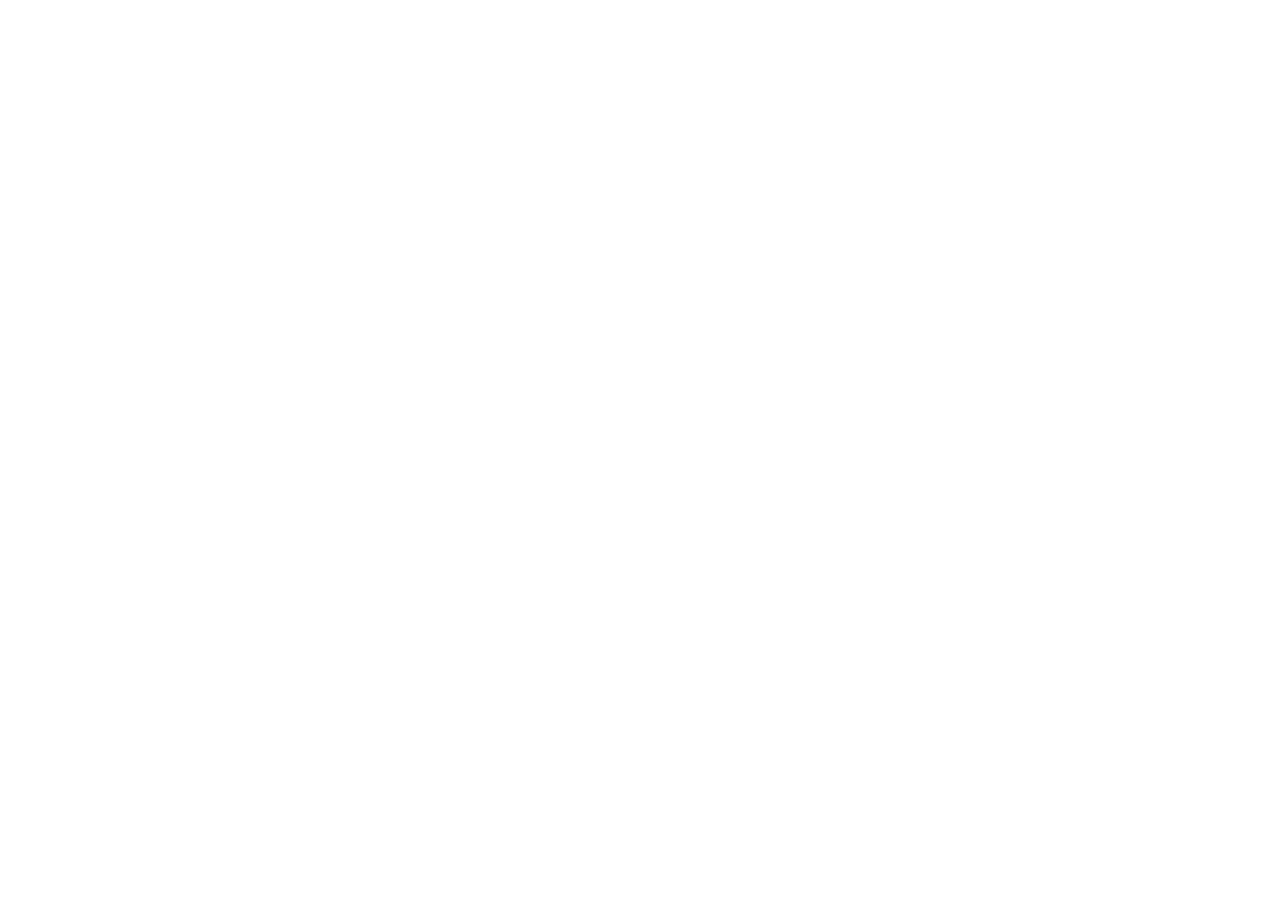
==== index.html @ 3e6af44a "初始化项目" ====
<!DOCTYPE html>
<html lang="en">
<head>
    <meta charset="UTF-8">
    <meta http-equiv="X-UA-Compatible" content="IE=edge">
    <meta name="viewport" content="width=device-width, initial-scale=1.0">
    <title>Document</title>
</head>
<body>
    
</body>
</html>
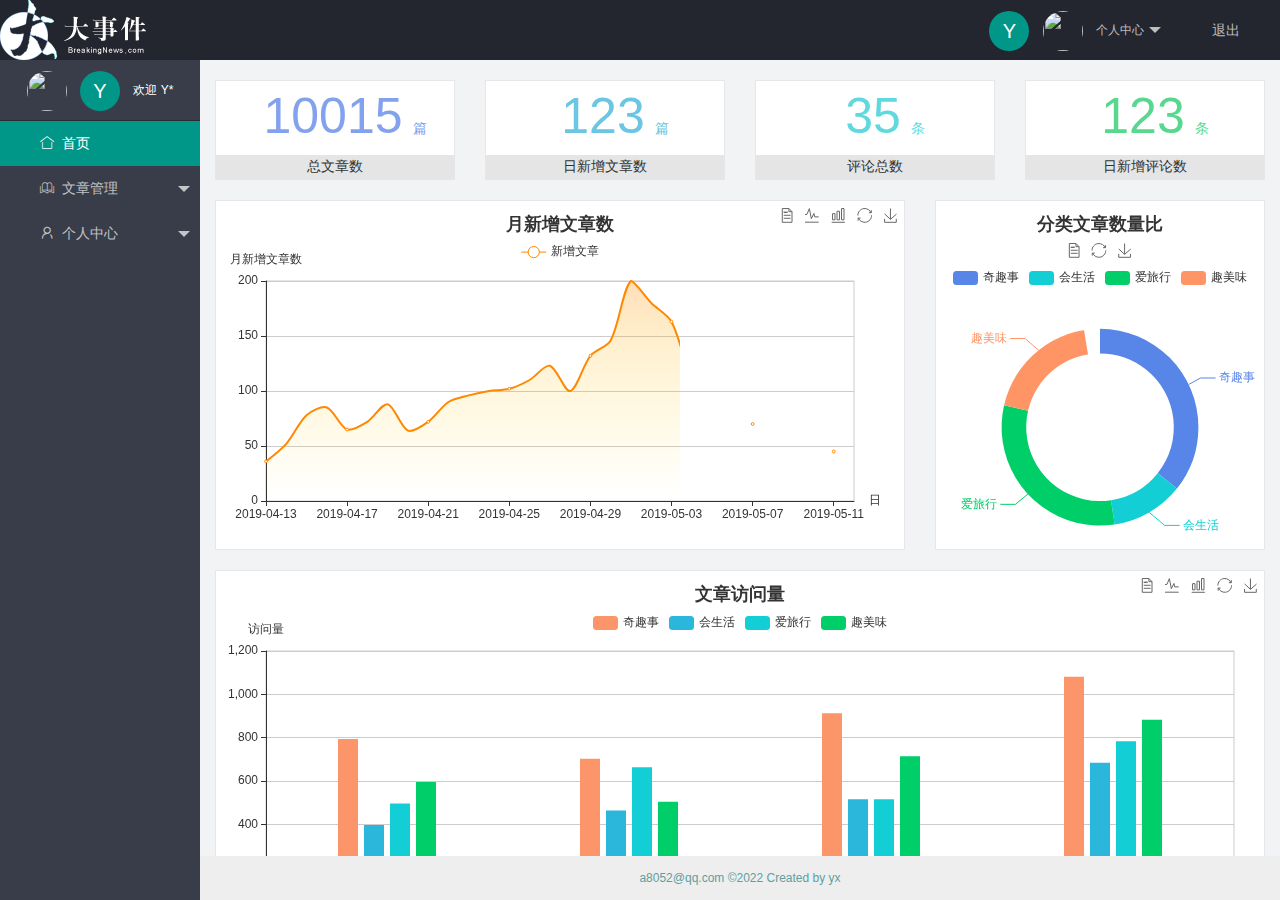
==== commit 1ca9b177: "完成了首页功能开发" ====
--- a/index.html
+++ b/index.html
@@ -4,9 +4,85 @@
     <meta charset="UTF-8">
     <meta http-equiv="X-UA-Compatible" content="IE=edge">
     <meta name="viewport" content="width=device-width, initial-scale=1.0">
-    <title>Document</title>
+    <title>后台管理</title>
+    <link rel="stylesheet" href="./assets/lib/layui/css/layui.css">
+    <link rel="stylesheet" href="./assets/css/index.css">
 </head>
 <body>
+    <div class="layui-layout layui-layout-admin">
+        <div class="layui-header">
+          <img src="./assets/images/logo.png" alt="">
+          <!-- 头部区域（可配合layui 已有的水平导航） -->
+          <ul class="layui-nav layui-layout-right">
+            <li class="layui-nav-item layui-hide layui-show-md-inline-block">
+              <a href="javascript:;" class="userinfo">
+                <span class="text-avator">Y</span>
+                <img src="//tva1.sinaimg.cn/crop.0.0.118.118.180/5db11ff4gw1e77d3nqrv8j203b03cweg.jpg" class="layui-nav-img">
+                个人中心
+              </a>
+              <dl class="layui-nav-child">
+                <dd><a href="">基本头像</a></dd>
+                <dd><a href="">更换头像</a></dd>
+                <dd><a href="">重置密码</a></dd>
+              </dl>
+            </li>
+            <li class="layui-nav-item" lay-header-event="menuRight" lay-unselect>
+              <a href="javascript:;" id="btnLogout">
+                <i class="layui-icon layu   i-icon-more-vertical"></i>退出
+              </a>
+            </li>
+          </ul>
+        </div>
+        
+        <div class="layui-side layui-bg-black">
+          <div class="layui-side-scroll">
+            <!-- 左侧导航区域（可配合layui已有的垂直导航） -->
+            <ul class="layui-nav layui-nav-tree" lay-shrink="all">
+                <div class="userinfo">
+                    <img src="//tva1.sinaimg.cn/crop.0.0.118.118.180/5db11ff4gw1e77d3nqrv8j203b03cweg.jpg" class="layui-nav-img">
+                    <span class="text-avator">Y</span>
+                    <span id="welcome">欢迎 Y*</span>
+                </div>
+                <li class="layui-nav-item layui-this"><a href="/home/dashboard.html" target="fm"><i class="layui-icon layui-icon-home"></i>首页</a></li>
     
+                <li class="layui-nav-item">
+                <a class="" href="javascript:;"><i class="layui-icon layui-icon-read"></i>文章管理</a>
+                <dl class="layui-nav-child">
+                  <dd><a href="javascript:;"><i class="layui-icon layui-icon-app"></i>文章分类</a></dd>
+                  <dd><a href="javascript:;"><i class="layui-icon layui-icon-app"></i>文章列表</a></dd>
+                  <dd><a href="javascript:;"><i class="layui-icon layui-icon-app"></i>文章发布</a></dd>
+                </dl>
+              </li>
+              <li class="layui-nav-item">
+                <a href="javascript:;"><i class="layui-icon layui-icon-username"></i>个人中心</a>
+                <dl class="layui-nav-child">
+                  <dd><a href="javascript:;"><i class="layui-icon layui-icon-app"></i>基本资料</a></dd>
+                  <dd><a href="javascript:;"><i class="layui-icon layui-icon-app"></i>更换头像</a></dd>
+                  <dd><a href=""><i class="layui-icon layui-icon-app"></i>重置密码</a></dd>
+                </dl>
+              </li>
+      
+            </ul>
+          </div>
+        </div>
+        
+        <div class="layui-body">
+          <!-- 内容主体区域 -->
+          <iframe src="/home/dashboard.html" name="fm" frameborder="0"></iframe>
+        </div>
+        
+        <div class="layui-footer">
+          <!-- 底部固定区域 -->
+          a8052@qq.com ©2022 Created by yx
+        </div>
+      </div>
+      
+ 
+
+
+    <script src="./assets/lib/layui/layui.all.js"></script>
+    <script src="./assets/lib/jquery.js"></script>
+    <script src="./assets/js/baseAPI.js"></script>
+    <script src="./assets/js/index.js"></script>
 </body>
 </html>--- a/assets/lib/layui/css/layui.css
+++ b/assets/lib/layui/css/layui.css
@@ -0,0 +1,2 @@
+/** layui-v2.5.5 MIT License By https://www.layui.com */
+ .layui-inline,img{display:inline-block;vertical-align:middle}h1,h2,h3,h4,h5,h6{font-weight:400}.layui-edge,.layui-header,.layui-inline,.layui-main{position:relative}.layui-body,.layui-edge,.layui-elip{overflow:hidden}.layui-btn,.layui-edge,.layui-inline,img{vertical-align:middle}.layui-btn,.layui-disabled,.layui-icon,.layui-unselect{-moz-user-select:none;-webkit-user-select:none;-ms-user-select:none}.layui-elip,.layui-form-checkbox span,.layui-form-pane .layui-form-label{text-overflow:ellipsis;white-space:nowrap}.layui-breadcrumb,.layui-tree-btnGroup{visibility:hidden}blockquote,body,button,dd,div,dl,dt,form,h1,h2,h3,h4,h5,h6,input,li,ol,p,pre,td,textarea,th,ul{margin:0;padding:0;-webkit-tap-highlight-color:rgba(0,0,0,0)}a:active,a:hover{outline:0}img{border:none}li{list-style:none}table{border-collapse:collapse;border-spacing:0}h4,h5,h6{font-size:100%}button,input,optgroup,option,select,textarea{font-family:inherit;font-size:inherit;font-style:inherit;font-weight:inherit;outline:0}pre{white-space:pre-wrap;white-space:-moz-pre-wrap;white-space:-pre-wrap;white-space:-o-pre-wrap;word-wrap:break-word}body{line-height:24px;font:14px Helvetica Neue,Helvetica,PingFang SC,Tahoma,Arial,sans-serif}hr{height:1px;margin:10px 0;border:0;clear:both}a{color:#333;text-decoration:none}a:hover{color:#777}a cite{font-style:normal;*cursor:pointer}.layui-border-box,.layui-border-box *{box-sizing:border-box}.layui-box,.layui-box *{box-sizing:content-box}.layui-clear{clear:both;*zoom:1}.layui-clear:after{content:'\20';clear:both;*zoom:1;display:block;height:0}.layui-inline{*display:inline;*zoom:1}.layui-edge{display:inline-block;width:0;height:0;border-width:6px;border-style:dashed;border-color:transparent}.layui-edge-top{top:-4px;border-bottom-color:#999;border-bottom-style:solid}.layui-edge-right{border-left-color:#999;border-left-style:solid}.layui-edge-bottom{top:2px;border-top-color:#999;border-top-style:solid}.layui-edge-left{border-right-color:#999;border-right-style:solid}.layui-disabled,.layui-disabled:hover{color:#d2d2d2!important;cursor:not-allowed!important}.layui-circle{border-radius:100%}.layui-show{display:block!important}.layui-hide{display:none!important}@font-face{font-family:layui-icon;src:url(../font/iconfont.eot?v=250);src:url(../font/iconfont.eot?v=250#iefix) format('embedded-opentype'),url(../font/iconfont.woff2?v=250) format('woff2'),url(../font/iconfont.woff?v=250) format('woff'),url(../font/iconfont.ttf?v=250) format('truetype'),url(../font/iconfont.svg?v=250#layui-icon) format('svg')}.layui-icon{font-family:layui-icon!important;font-size:16px;font-style:normal;-webkit-font-smoothing:antialiased;-moz-osx-font-smoothing:grayscale}.layui-icon-reply-fill:before{content:"\e611"}.layui-icon-set-fill:before{content:"\e614"}.layui-icon-menu-fill:before{content:"\e60f"}.layui-icon-search:before{content:"\e615"}.layui-icon-share:before{content:"\e641"}.layui-icon-set-sm:before{content:"\e620"}.layui-icon-engine:before{content:"\e628"}.layui-icon-close:before{content:"\1006"}.layui-icon-close-fill:before{content:"\1007"}.layui-icon-chart-screen:before{content:"\e629"}.layui-icon-star:before{content:"\e600"}.layui-icon-circle-dot:before{content:"\e617"}.layui-icon-chat:before{content:"\e606"}.layui-icon-release:before{content:"\e609"}.layui-icon-list:before{content:"\e60a"}.layui-icon-chart:before{content:"\e62c"}.layui-icon-ok-circle:before{content:"\1005"}.layui-icon-layim-theme:before{content:"\e61b"}.layui-icon-table:before{content:"\e62d"}.layui-icon-right:before{content:"\e602"}.layui-icon-left:before{content:"\e603"}.layui-icon-cart-simple:before{content:"\e698"}.layui-icon-face-cry:before{content:"\e69c"}.layui-icon-face-smile:before{content:"\e6af"}.layui-icon-survey:before{content:"\e6b2"}.layui-icon-tree:before{content:"\e62e"}.layui-icon-upload-circle:before{content:"\e62f"}.layui-icon-add-circle:before{content:"\e61f"}.layui-icon-download-circle:before{content:"\e601"}.layui-icon-templeate-1:before{content:"\e630"}.layui-icon-util:before{content:"\e631"}.layui-icon-face-surprised:before{content:"\e664"}.layui-icon-edit:before{content:"\e642"}.layui-icon-speaker:before{content:"\e645"}.layui-icon-down:before{content:"\e61a"}.layui-icon-file:before{content:"\e621"}.layui-icon-layouts:before{content:"\e632"}.layui-icon-rate-half:before{content:"\e6c9"}.layui-icon-add-circle-fine:before{content:"\e608"}.layui-icon-prev-circle:before{content:"\e633"}.layui-icon-read:before{content:"\e705"}.layui-icon-404:before{content:"\e61c"}.layui-icon-carousel:before{content:"\e634"}.layui-icon-help:before{content:"\e607"}.layui-icon-code-circle:before{content:"\e635"}.layui-icon-water:before{content:"\e636"}.layui-icon-username:before{content:"\e66f"}.layui-icon-find-fill:before{content:"\e670"}.layui-icon-about:before{content:"\e60b"}.layui-icon-location:before{content:"\e715"}.layui-icon-up:before{content:"\e619"}.layui-icon-pause:before{content:"\e651"}.layui-icon-date:before{content:"\e637"}.layui-icon-layim-uploadfile:before{content:"\e61d"}.layui-icon-delete:before{content:"\e640"}.layui-icon-play:before{content:"\e652"}.layui-icon-top:before{content:"\e604"}.layui-icon-friends:before{content:"\e612"}.layui-icon-refresh-3:before{content:"\e9aa"}.layui-icon-ok:before{content:"\e605"}.layui-icon-layer:before{content:"\e638"}.layui-icon-face-smile-fine:before{content:"\e60c"}.layui-icon-dollar:before{content:"\e659"}.layui-icon-group:before{content:"\e613"}.layui-icon-layim-download:before{content:"\e61e"}.layui-icon-picture-fine:before{content:"\e60d"}.layui-icon-link:before{content:"\e64c"}.layui-icon-diamond:before{content:"\e735"}.layui-icon-log:before{content:"\e60e"}.layui-icon-rate-solid:before{content:"\e67a"}.layui-icon-fonts-del:before{content:"\e64f"}.layui-icon-unlink:before{content:"\e64d"}.layui-icon-fonts-clear:before{content:"\e639"}.layui-icon-triangle-r:before{content:"\e623"}.layui-icon-circle:before{content:"\e63f"}.layui-icon-radio:before{content:"\e643"}.layui-icon-align-center:before{content:"\e647"}.layui-icon-align-right:before{content:"\e648"}.layui-icon-align-left:before{content:"\e649"}.layui-icon-loading-1:before{content:"\e63e"}.layui-icon-return:before{content:"\e65c"}.layui-icon-fonts-strong:before{content:"\e62b"}.layui-icon-upload:before{content:"\e67c"}.layui-icon-dialogue:before{content:"\e63a"}.layui-icon-video:before{content:"\e6ed"}.layui-icon-headset:before{content:"\e6fc"}.layui-icon-cellphone-fine:before{content:"\e63b"}.layui-icon-add-1:before{content:"\e654"}.layui-icon-face-smile-b:before{content:"\e650"}.layui-icon-fonts-html:before{content:"\e64b"}.layui-icon-form:before{content:"\e63c"}.layui-icon-cart:before{content:"\e657"}.layui-icon-camera-fill:before{content:"\e65d"}.layui-icon-tabs:before{content:"\e62a"}.layui-icon-fonts-code:before{content:"\e64e"}.layui-icon-fire:before{content:"\e756"}.layui-icon-set:before{content:"\e716"}.layui-icon-fonts-u:before{content:"\e646"}.layui-icon-triangle-d:before{content:"\e625"}.layui-icon-tips:before{content:"\e702"}.layui-icon-picture:before{content:"\e64a"}.layui-icon-more-vertical:before{content:"\e671"}.layui-icon-flag:before{content:"\e66c"}.layui-icon-loading:before{content:"\e63d"}.layui-icon-fonts-i:before{content:"\e644"}.layui-icon-refresh-1:before{content:"\e666"}.layui-icon-rmb:before{content:"\e65e"}.layui-icon-home:before{content:"\e68e"}.layui-icon-user:before{content:"\e770"}.layui-icon-notice:before{content:"\e667"}.layui-icon-login-weibo:before{content:"\e675"}.layui-icon-voice:before{content:"\e688"}.layui-icon-upload-drag:before{content:"\e681"}.layui-icon-login-qq:before{content:"\e676"}.layui-icon-snowflake:before{content:"\e6b1"}.layui-icon-file-b:before{content:"\e655"}.layui-icon-template:before{content:"\e663"}.layui-icon-auz:before{content:"\e672"}.layui-icon-console:before{content:"\e665"}.layui-icon-app:before{content:"\e653"}.layui-icon-prev:before{content:"\e65a"}.layui-icon-website:before{content:"\e7ae"}.layui-icon-next:before{content:"\e65b"}.layui-icon-component:before{content:"\e857"}.layui-icon-more:before{content:"\e65f"}.layui-icon-login-wechat:before{content:"\e677"}.layui-icon-shrink-right:before{content:"\e668"}.layui-icon-spread-left:before{content:"\e66b"}.layui-icon-camera:before{content:"\e660"}.layui-icon-note:before{content:"\e66e"}.layui-icon-refresh:before{content:"\e669"}.layui-icon-female:before{content:"\e661"}.layui-icon-male:before{content:"\e662"}.layui-icon-password:before{content:"\e673"}.layui-icon-senior:before{content:"\e674"}.layui-icon-theme:before{content:"\e66a"}.layui-icon-tread:before{content:"\e6c5"}.layui-icon-praise:before{content:"\e6c6"}.layui-icon-star-fill:before{content:"\e658"}.layui-icon-rate:before{content:"\e67b"}.layui-icon-template-1:before{content:"\e656"}.layui-icon-vercode:before{content:"\e679"}.layui-icon-cellphone:before{content:"\e678"}.layui-icon-screen-full:before{content:"\e622"}.layui-icon-screen-restore:before{content:"\e758"}.layui-icon-cols:before{content:"\e610"}.layui-icon-export:before{content:"\e67d"}.layui-icon-print:before{content:"\e66d"}.layui-icon-slider:before{content:"\e714"}.layui-icon-addition:before{content:"\e624"}.layui-icon-subtraction:before{content:"\e67e"}.layui-icon-service:before{content:"\e626"}.layui-icon-transfer:before{content:"\e691"}.layui-main{width:1140px;margin:0 auto}.layui-header{z-index:1000;height:60px}.layui-header a:hover{transition:all .5s;-webkit-transition:all .5s}.layui-side{position:fixed;left:0;top:0;bottom:0;z-index:999;width:200px;overflow-x:hidden}.layui-side-scroll{position:relative;width:220px;height:100%;overflow-x:hidden}.layui-body{position:absolute;left:200px;right:0;top:0;bottom:0;z-index:998;width:auto;overflow-y:auto;box-sizing:border-box}.layui-layout-body{overflow:hidden}.layui-layout-admin .layui-header{background-color:#23262E}.layui-layout-admin .layui-side{top:60px;width:200px;overflow-x:hidden}.layui-layout-admin .layui-body{position:fixed;top:60px;bottom:44px}.layui-layout-admin .layui-main{width:auto;margin:0 15px}.layui-layout-admin .layui-footer{position:fixed;left:200px;right:0;bottom:0;height:44px;line-height:44px;padding:0 15px;background-color:#eee}.layui-layout-admin .layui-logo{position:absolute;left:0;top:0;width:200px;height:100%;line-height:60px;text-align:center;color:#009688;font-size:16px}.layui-layout-admin .layui-header .layui-nav{background:0 0}.layui-layout-left{position:absolute!important;left:200px;top:0}.layui-layout-right{position:absolute!important;right:0;top:0}.layui-container{position:relative;margin:0 auto;padding:0 15px;box-sizing:border-box}.layui-fluid{position:relative;margin:0 auto;padding:0 15px}.layui-row:after,.layui-row:before{content:'';display:block;clear:both}.layui-col-lg1,.layui-col-lg10,.layui-col-lg11,.layui-col-lg12,.layui-col-lg2,.layui-col-lg3,.layui-col-lg4,.layui-col-lg5,.layui-col-lg6,.layui-col-lg7,.layui-col-lg8,.layui-col-lg9,.layui-col-md1,.layui-col-md10,.layui-col-md11,.layui-col-md12,.layui-col-md2,.layui-col-md3,.layui-col-md4,.layui-col-md5,.layui-col-md6,.layui-col-md7,.layui-col-md8,.layui-col-md9,.layui-col-sm1,.layui-col-sm10,.layui-col-sm11,.layui-col-sm12,.layui-col-sm2,.layui-col-sm3,.layui-col-sm4,.layui-col-sm5,.layui-col-sm6,.layui-col-sm7,.layui-col-sm8,.layui-col-sm9,.layui-col-xs1,.layui-col-xs10,.layui-col-xs11,.layui-col-xs12,.layui-col-xs2,.layui-col-xs3,.layui-col-xs4,.layui-col-xs5,.layui-col-xs6,.layui-col-xs7,.layui-col-xs8,.layui-col-xs9{position:relative;display:block;box-sizing:border-box}.layui-col-xs1,.layui-col-xs10,.layui-col-xs11,.layui-col-xs12,.layui-col-xs2,.layui-col-xs3,.layui-col-xs4,.layui-col-xs5,.layui-col-xs6,.layui-col-xs7,.layui-col-xs8,.layui-col-xs9{float:left}.layui-col-xs1{width:8.33333333%}.layui-col-xs2{width:16.66666667%}.layui-col-xs3{width:25%}.layui-col-xs4{width:33.33333333%}.layui-col-xs5{width:41.66666667%}.layui-col-xs6{width:50%}.layui-col-xs7{width:58.33333333%}.layui-col-xs8{width:66.66666667%}.layui-col-xs9{width:75%}.layui-col-xs10{width:83.33333333%}.layui-col-xs11{width:91.66666667%}.layui-col-xs12{width:100%}.layui-col-xs-offset1{margin-left:8.33333333%}.layui-col-xs-offset2{margin-left:16.66666667%}.layui-col-xs-offset3{margin-left:25%}.layui-col-xs-offset4{margin-left:33.33333333%}.layui-col-xs-offset5{margin-left:41.66666667%}.layui-col-xs-offset6{margin-left:50%}.layui-col-xs-offset7{margin-left:58.33333333%}.layui-col-xs-offset8{margin-left:66.66666667%}.layui-col-xs-offset9{margin-left:75%}.layui-col-xs-offset10{margin-left:83.33333333%}.layui-col-xs-offset11{margin-left:91.66666667%}.layui-col-xs-offset12{margin-left:100%}@media screen and (max-width:768px){.layui-hide-xs{display:none!important}.layui-show-xs-block{display:block!important}.layui-show-xs-inline{display:inline!important}.layui-show-xs-inline-block{display:inline-block!important}}@media screen and (min-width:768px){.layui-container{width:750px}.layui-hide-sm{display:none!important}.layui-show-sm-block{display:block!important}.layui-show-sm-inline{display:inline!important}.layui-show-sm-inline-block{display:inline-block!important}.layui-col-sm1,.layui-col-sm10,.layui-col-sm11,.layui-col-sm12,.layui-col-sm2,.layui-col-sm3,.layui-col-sm4,.layui-col-sm5,.layui-col-sm6,.layui-col-sm7,.layui-col-sm8,.layui-col-sm9{float:left}.layui-col-sm1{width:8.33333333%}.layui-col-sm2{width:16.66666667%}.layui-col-sm3{width:25%}.layui-col-sm4{width:33.33333333%}.layui-col-sm5{width:41.66666667%}.layui-col-sm6{width:50%}.layui-col-sm7{width:58.33333333%}.layui-col-sm8{width:66.66666667%}.layui-col-sm9{width:75%}.layui-col-sm10{width:83.33333333%}.layui-col-sm11{width:91.66666667%}.layui-col-sm12{width:100%}.layui-col-sm-offset1{margin-left:8.33333333%}.layui-col-sm-offset2{margin-left:16.66666667%}.layui-col-sm-offset3{margin-left:25%}.layui-col-sm-offset4{margin-left:33.33333333%}.layui-col-sm-offset5{margin-left:41.66666667%}.layui-col-sm-offset6{margin-left:50%}.layui-col-sm-offset7{margin-left:58.33333333%}.layui-col-sm-offset8{margin-left:66.66666667%}.layui-col-sm-offset9{margin-left:75%}.layui-col-sm-offset10{margin-left:83.33333333%}.layui-col-sm-offset11{margin-left:91.66666667%}.layui-col-sm-offset12{margin-left:100%}}@media screen and (min-width:992px){.layui-container{width:970px}.layui-hide-md{display:none!important}.layui-show-md-block{display:block!important}.layui-show-md-inline{display:inline!important}.layui-show-md-inline-block{display:inline-block!important}.layui-col-md1,.layui-col-md10,.layui-col-md11,.layui-col-md12,.layui-col-md2,.layui-col-md3,.layui-col-md4,.layui-col-md5,.layui-col-md6,.layui-col-md7,.layui-col-md8,.layui-col-md9{float:left}.layui-col-md1{width:8.33333333%}.layui-col-md2{width:16.66666667%}.layui-col-md3{width:25%}.layui-col-md4{width:33.33333333%}.layui-col-md5{width:41.66666667%}.layui-col-md6{width:50%}.layui-col-md7{width:58.33333333%}.layui-col-md8{width:66.66666667%}.layui-col-md9{width:75%}.layui-col-md10{width:83.33333333%}.layui-col-md11{width:91.66666667%}.layui-col-md12{width:100%}.layui-col-md-offset1{margin-left:8.33333333%}.layui-col-md-offset2{margin-left:16.66666667%}.layui-col-md-offset3{margin-left:25%}.layui-col-md-offset4{margin-left:33.33333333%}.layui-col-md-offset5{margin-left:41.66666667%}.layui-col-md-offset6{margin-left:50%}.layui-col-md-offset7{margin-left:58.33333333%}.layui-col-md-offset8{margin-left:66.66666667%}.layui-col-md-offset9{margin-left:75%}.layui-col-md-offset10{margin-left:83.33333333%}.layui-col-md-offset11{margin-left:91.66666667%}.layui-col-md-offset12{margin-left:100%}}@media screen and (min-width:1200px){.layui-container{width:1170px}.layui-hide-lg{display:none!important}.layui-show-lg-block{display:block!important}.layui-show-lg-inline{display:inline!important}.layui-show-lg-inline-block{display:inline-block!important}.layui-col-lg1,.layui-col-lg10,.layui-col-lg11,.layui-col-lg12,.layui-col-lg2,.layui-col-lg3,.layui-col-lg4,.layui-col-lg5,.layui-col-lg6,.layui-col-lg7,.layui-col-lg8,.layui-col-lg9{float:left}.layui-col-lg1{width:8.33333333%}.layui-col-lg2{width:16.66666667%}.layui-col-lg3{width:25%}.layui-col-lg4{width:33.33333333%}.layui-col-lg5{width:41.66666667%}.layui-col-lg6{width:50%}.layui-col-lg7{width:58.33333333%}.layui-col-lg8{width:66.66666667%}.layui-col-lg9{width:75%}.layui-col-lg10{width:83.33333333%}.layui-col-lg11{width:91.66666667%}.layui-col-lg12{width:100%}.layui-col-lg-offset1{margin-left:8.33333333%}.layui-col-lg-offset2{margin-left:16.66666667%}.layui-col-lg-offset3{margin-left:25%}.layui-col-lg-offset4{margin-left:33.33333333%}.layui-col-lg-offset5{margin-left:41.66666667%}.layui-col-lg-offset6{margin-left:50%}.layui-col-lg-offset7{margin-left:58.33333333%}.layui-col-lg-offset8{margin-left:66.66666667%}.layui-col-lg-offset9{margin-left:75%}.layui-col-lg-offset10{margin-left:83.33333333%}.layui-col-lg-offset11{margin-left:91.66666667%}.layui-col-lg-offset12{margin-left:100%}}.layui-col-space1{margin:-.5px}.layui-col-space1>*{padding:.5px}.layui-col-space3{margin:-1.5px}.layui-col-space3>*{padding:1.5px}.layui-col-space5{margin:-2.5px}.layui-col-space5>*{padding:2.5px}.layui-col-space8{margin:-3.5px}.layui-col-space8>*{padding:3.5px}.layui-col-space10{margin:-5px}.layui-col-space10>*{padding:5px}.layui-col-space12{margin:-6px}.layui-col-space12>*{padding:6px}.layui-col-space15{margin:-7.5px}.layui-col-space15>*{padding:7.5px}.layui-col-space18{margin:-9px}.layui-col-space18>*{padding:9px}.layui-col-space20{margin:-10px}.layui-col-space20>*{padding:10px}.layui-col-space22{margin:-11px}.layui-col-space22>*{padding:11px}.layui-col-space25{margin:-12.5px}.layui-col-space25>*{padding:12.5px}.layui-col-space30{margin:-15px}.layui-col-space30>*{padding:15px}.layui-btn,.layui-input,.layui-select,.layui-textarea,.layui-upload-button{outline:0;-webkit-appearance:none;transition:all .3s;-webkit-transition:all .3s;box-sizing:border-box}.layui-elem-quote{margin-bottom:10px;padding:15px;line-height:22px;border-left:5px solid #009688;border-radius:0 2px 2px 0;background-color:#f2f2f2}.layui-quote-nm{border-style:solid;border-width:1px 1px 1px 5px;background:0 0}.layui-elem-field{margin-bottom:10px;padding:0;border-width:1px;border-style:solid}.layui-elem-field legend{margin-left:20px;padding:0 10px;font-size:20px;font-weight:300}.layui-field-title{margin:10px 0 20px;border-width:1px 0 0}.layui-field-box{padding:10px 15px}.layui-field-title .layui-field-box{padding:10px 0}.layui-progress{position:relative;height:6px;border-radius:20px;background-color:#e2e2e2}.layui-progress-bar{position:absolute;left:0;top:0;width:0;max-width:100%;height:6px;border-radius:20px;text-align:right;background-color:#5FB878;transition:all .3s;-webkit-transition:all .3s}.layui-progress-big,.layui-progress-big .layui-progress-bar{height:18px;line-height:18px}.layui-progress-text{position:relative;top:-20px;line-height:18px;font-size:12px;color:#666}.layui-progress-big .layui-progress-text{position:static;padding:0 10px;color:#fff}.layui-collapse{border-width:1px;border-style:solid;border-radius:2px}.layui-colla-content,.layui-colla-item{border-top-width:1px;border-top-style:solid}.layui-colla-item:first-child{border-top:none}.layui-colla-title{position:relative;height:42px;line-height:42px;padding:0 15px 0 35px;color:#333;background-color:#f2f2f2;cursor:pointer;font-size:14px;overflow:hidden}.layui-colla-content{display:none;padding:10px 15px;line-height:22px;color:#666}.layui-colla-icon{position:absolute;left:15px;top:0;font-size:14px}.layui-card{margin-bottom:15px;border-radius:2px;background-color:#fff;box-shadow:0 1px 2px 0 rgba(0,0,0,.05)}.layui-card:last-child{margin-bottom:0}.layui-card-header{position:relative;height:42px;line-height:42px;padding:0 15px;border-bottom:1px solid #f6f6f6;color:#333;border-radius:2px 2px 0 0;font-size:14px}.layui-bg-black,.layui-bg-blue,.layui-bg-cyan,.layui-bg-green,.layui-bg-orange,.layui-bg-red{color:#fff!important}.layui-card-body{position:relative;padding:10px 15px;line-height:24px}.layui-card-body[pad15]{padding:15px}.layui-card-body[pad20]{padding:20px}.layui-card-body .layui-table{margin:5px 0}.layui-card .layui-tab{margin:0}.layui-panel-window{position:relative;padding:15px;border-radius:0;border-top:5px solid #E6E6E6;background-color:#fff}.layui-auxiliar-moving{position:fixed;left:0;right:0;top:0;bottom:0;width:100%;height:100%;background:0 0;z-index:9999999999}.layui-form-label,.layui-form-mid,.layui-form-select,.layui-input-block,.layui-input-inline,.layui-textarea{position:relative}.layui-bg-red{background-color:#FF5722!important}.layui-bg-orange{background-color:#FFB800!important}.layui-bg-green{background-color:#009688!important}.layui-bg-cyan{background-color:#2F4056!important}.layui-bg-blue{background-color:#1E9FFF!important}.layui-bg-black{background-color:#393D49!important}.layui-bg-gray{background-color:#eee!important;color:#666!important}.layui-badge-rim,.layui-colla-content,.layui-colla-item,.layui-collapse,.layui-elem-field,.layui-form-pane .layui-form-item[pane],.layui-form-pane .layui-form-label,.layui-input,.layui-layedit,.layui-layedit-tool,.layui-quote-nm,.layui-select,.layui-tab-bar,.layui-tab-card,.layui-tab-title,.layui-tab-title .layui-this:after,.layui-textarea{border-color:#e6e6e6}.layui-timeline-item:before,hr{background-color:#e6e6e6}.layui-text{line-height:22px;font-size:14px;color:#666}.layui-text h1,.layui-text h2,.layui-text h3{font-weight:500;color:#333}.layui-text h1{font-size:30px}.layui-text h2{font-size:24px}.layui-text h3{font-size:18px}.layui-text a:not(.layui-btn){color:#01AAED}.layui-text a:not(.layui-btn):hover{text-decoration:underline}.layui-text ul{padding:5px 0 5px 15px}.layui-text ul li{margin-top:5px;list-style-type:disc}.layui-text em,.layui-word-aux{color:#999!important;padding:0 5px!important}.layui-btn{display:inline-block;height:38px;line-height:38px;padding:0 18px;background-color:#009688;color:#fff;white-space:nowrap;text-align:center;font-size:14px;border:none;border-radius:2px;cursor:pointer}.layui-btn:hover{opacity:.8;filter:alpha(opacity=80);color:#fff}.layui-btn:active{opacity:1;filter:alpha(opacity=100)}.layui-btn+.layui-btn{margin-left:10px}.layui-btn-container{font-size:0}.layui-btn-container .layui-btn{margin-right:10px;margin-bottom:10px}.layui-btn-container .layui-btn+.layui-btn{margin-left:0}.layui-table .layui-btn-container .layui-btn{margin-bottom:9px}.layui-btn-radius{border-radius:100px}.layui-btn .layui-icon{margin-right:3px;font-size:18px;vertical-align:bottom;vertical-align:middle\9}.layui-btn-primary{border:1px solid #C9C9C9;background-color:#fff;color:#555}.layui-btn-primary:hover{border-color:#009688;color:#333}.layui-btn-normal{background-color:#1E9FFF}.layui-btn-warm{background-color:#FFB800}.layui-btn-danger{background-color:#FF5722}.layui-btn-checked{background-color:#5FB878}.layui-btn-disabled,.layui-btn-disabled:active,.layui-btn-disabled:hover{border:1px solid #e6e6e6;background-color:#FBFBFB;color:#C9C9C9;cursor:not-allowed;opacity:1}.layui-btn-lg{height:44px;line-height:44px;padding:0 25px;font-size:16px}.layui-btn-sm{height:30px;line-height:30px;padding:0 10px;font-size:12px}.layui-btn-sm i{font-size:16px!important}.layui-btn-xs{height:22px;line-height:22px;padding:0 5px;font-size:12px}.layui-btn-xs i{font-size:14px!important}.layui-btn-group{display:inline-block;vertical-align:middle;font-size:0}.layui-btn-group .layui-btn{margin-left:0!important;margin-right:0!important;border-left:1px solid rgba(255,255,255,.5);border-radius:0}.layui-btn-group .layui-btn-primary{border-left:none}.layui-btn-group .layui-btn-primary:hover{border-color:#C9C9C9;color:#009688}.layui-btn-group .layui-btn:first-child{border-left:none;border-radius:2px 0 0 2px}.layui-btn-group .layui-btn-primary:first-child{border-left:1px solid #c9c9c9}.layui-btn-group .layui-btn:last-child{border-radius:0 2px 2px 0}.layui-btn-group .layui-btn+.layui-btn{margin-left:0}.layui-btn-group+.layui-btn-group{margin-left:10px}.layui-btn-fluid{width:100%}.layui-input,.layui-select,.layui-textarea{height:38px;line-height:1.3;line-height:38px\9;border-width:1px;border-style:solid;background-color:#fff;border-radius:2px}.layui-input::-webkit-input-placeholder,.layui-select::-webkit-input-placeholder,.layui-textarea::-webkit-input-placeholder{line-height:1.3}.layui-input,.layui-textarea{display:block;width:100%;padding-left:10px}.layui-input:hover,.layui-textarea:hover{border-color:#D2D2D2!important}.layui-input:focus,.layui-textarea:focus{border-color:#C9C9C9!important}.layui-textarea{min-height:100px;height:auto;line-height:20px;padding:6px 10px;resize:vertical}.layui-select{padding:0 10px}.layui-form input[type=checkbox],.layui-form input[type=radio],.layui-form select{display:none}.layui-form [lay-ignore]{display:initial}.layui-form-item{margin-bottom:15px;clear:both;*zoom:1}.layui-form-item:after{content:'\20';clear:both;*zoom:1;display:block;height:0}.layui-form-label{float:left;display:block;padding:9px 15px;width:80px;font-weight:400;line-height:20px;text-align:right}.layui-form-label-col{display:block;float:none;padding:9px 0;line-height:20px;text-align:left}.layui-form-item .layui-inline{margin-bottom:5px;margin-right:10px}.layui-input-block{margin-left:110px;min-height:36px}.layui-input-inline{display:inline-block;vertical-align:middle}.layui-form-item .layui-input-inline{float:left;width:190px;margin-right:10px}.layui-form-text .layui-input-inline{width:auto}.layui-form-mid{float:left;display:block;padding:9px 0!important;line-height:20px;margin-right:10px}.layui-form-danger+.layui-form-select .layui-input,.layui-form-danger:focus{border-color:#FF5722!important}.layui-form-select .layui-input{padding-right:30px;cursor:pointer}.layui-form-select .layui-edge{position:absolute;right:10px;top:50%;margin-top:-3px;cursor:pointer;border-width:6px;border-top-color:#c2c2c2;border-top-style:solid;transition:all .3s;-webkit-transition:all .3s}.layui-form-select dl{display:none;position:absolute;left:0;top:42px;padding:5px 0;z-index:899;min-width:100%;border:1px solid #d2d2d2;max-height:300px;overflow-y:auto;background-color:#fff;border-radius:2px;box-shadow:0 2px 4px rgba(0,0,0,.12);box-sizing:border-box}.layui-form-select dl dd,.layui-form-select dl dt{padding:0 10px;line-height:36px;white-space:nowrap;overflow:hidden;text-overflow:ellipsis}.layui-form-select dl dt{font-size:12px;color:#999}.layui-form-select dl dd{cursor:pointer}.layui-form-select dl dd:hover{background-color:#f2f2f2;-webkit-transition:.5s all;transition:.5s all}.layui-form-select .layui-select-group dd{padding-left:20px}.layui-form-select dl dd.layui-select-tips{padding-left:10px!important;color:#999}.layui-form-select dl dd.layui-this{background-color:#5FB878;color:#fff}.layui-form-checkbox,.layui-form-select dl dd.layui-disabled{background-color:#fff}.layui-form-selected dl{display:block}.layui-form-checkbox,.layui-form-checkbox *,.layui-form-switch{display:inline-block;vertical-align:middle}.layui-form-selected .layui-edge{margin-top:-9px;-webkit-transform:rotate(180deg);transform:rotate(180deg);margin-top:-3px\9}:root .layui-form-selected .layui-edge{margin-top:-9px\0/IE9}.layui-form-selectup dl{top:auto;bottom:42px}.layui-select-none{margin:5px 0;text-align:center;color:#999}.layui-select-disabled .layui-disabled{border-color:#eee!important}.layui-select-disabled .layui-edge{border-top-color:#d2d2d2}.layui-form-checkbox{position:relative;height:30px;line-height:30px;margin-right:10px;padding-right:30px;cursor:pointer;font-size:0;-webkit-transition:.1s linear;transition:.1s linear;box-sizing:border-box}.layui-form-checkbox span{padding:0 10px;height:100%;font-size:14px;border-radius:2px 0 0 2px;background-color:#d2d2d2;color:#fff;overflow:hidden}.layui-form-checkbox:hover span{background-color:#c2c2c2}.layui-form-checkbox i{position:absolute;right:0;top:0;width:30px;height:28px;border:1px solid #d2d2d2;border-left:none;border-radius:0 2px 2px 0;color:#fff;font-size:20px;text-align:center}.layui-form-checkbox:hover i{border-color:#c2c2c2;color:#c2c2c2}.layui-form-checked,.layui-form-checked:hover{border-color:#5FB878}.layui-form-checked span,.layui-form-checked:hover span{background-color:#5FB878}.layui-form-checked i,.layui-form-checked:hover i{color:#5FB878}.layui-form-item .layui-form-checkbox{margin-top:4px}.layui-form-checkbox[lay-skin=primary]{height:auto!important;line-height:normal!important;min-width:18px;min-height:18px;border:none!important;margin-right:0;padding-left:28px;padding-right:0;background:0 0}.layui-form-checkbox[lay-skin=primary] span{padding-left:0;padding-right:15px;line-height:18px;background:0 0;color:#666}.layui-form-checkbox[lay-skin=primary] i{right:auto;left:0;width:16px;height:16px;line-height:16px;border:1px solid #d2d2d2;font-size:12px;border-radius:2px;background-color:#fff;-webkit-transition:.1s linear;transition:.1s linear}.layui-form-checkbox[lay-skin=primary]:hover i{border-color:#5FB878;color:#fff}.layui-form-checked[lay-skin=primary] i{border-color:#5FB878!important;background-color:#5FB878;color:#fff}.layui-checkbox-disbaled[lay-skin=primary] span{background:0 0!important;color:#c2c2c2}.layui-checkbox-disbaled[lay-skin=primary]:hover i{border-color:#d2d2d2}.layui-form-item .layui-form-checkbox[lay-skin=primary]{margin-top:10px}.layui-form-switch{position:relative;height:22px;line-height:22px;min-width:35px;padding:0 5px;margin-top:8px;border:1px solid #d2d2d2;border-radius:20px;cursor:pointer;background-color:#fff;-webkit-transition:.1s linear;transition:.1s linear}.layui-form-switch i{position:absolute;left:5px;top:3px;width:16px;height:16px;border-radius:20px;background-color:#d2d2d2;-webkit-transition:.1s linear;transition:.1s linear}.layui-form-switch em{position:relative;top:0;width:25px;margin-left:21px;padding:0!important;text-align:center!important;color:#999!important;font-style:normal!important;font-size:12px}.layui-form-onswitch{border-color:#5FB878;background-color:#5FB878}.layui-checkbox-disbaled,.layui-checkbox-disbaled i{border-color:#e2e2e2!important}.layui-form-onswitch i{left:100%;margin-left:-21px;background-color:#fff}.layui-form-onswitch em{margin-left:5px;margin-right:21px;color:#fff!important}.layui-checkbox-disbaled span{background-color:#e2e2e2!important}.layui-checkbox-disbaled:hover i{color:#fff!important}[lay-radio]{display:none}.layui-form-radio,.layui-form-radio *{display:inline-block;vertical-align:middle}.layui-form-radio{line-height:28px;margin:6px 10px 0 0;padding-right:10px;cursor:pointer;font-size:0}.layui-form-radio *{font-size:14px}.layui-form-radio>i{margin-right:8px;font-size:22px;color:#c2c2c2}.layui-form-radio>i:hover,.layui-form-radioed>i{color:#5FB878}.layui-radio-disbaled>i{color:#e2e2e2!important}.layui-form-pane .layui-form-label{width:110px;padding:8px 15px;height:38px;line-height:20px;border-width:1px;border-style:solid;border-radius:2px 0 0 2px;text-align:center;background-color:#FBFBFB;overflow:hidden;box-sizing:border-box}.layui-form-pane .layui-input-inline{margin-left:-1px}.layui-form-pane .layui-input-block{margin-left:110px;left:-1px}.layui-form-pane .layui-input{border-radius:0 2px 2px 0}.layui-form-pane .layui-form-text .layui-form-label{float:none;width:100%;border-radius:2px;box-sizing:border-box;text-align:left}.layui-form-pane .layui-form-text .layui-input-inline{display:block;margin:0;top:-1px;clear:both}.layui-form-pane .layui-form-text .layui-input-block{margin:0;left:0;top:-1px}.layui-form-pane .layui-form-text .layui-textarea{min-height:100px;border-radius:0 0 2px 2px}.layui-form-pane .layui-form-checkbox{margin:4px 0 4px 10px}.layui-form-pane .layui-form-radio,.layui-form-pane .layui-form-switch{margin-top:6px;margin-left:10px}.layui-form-pane .layui-form-item[pane]{position:relative;border-width:1px;border-style:solid}.layui-form-pane .layui-form-item[pane] .layui-form-label{position:absolute;left:0;top:0;height:100%;border-width:0 1px 0 0}.layui-form-pane .layui-form-item[pane] .layui-input-inline{margin-left:110px}@media screen and (max-width:450px){.layui-form-item .layui-form-label{text-overflow:ellipsis;overflow:hidden;white-space:nowrap}.layui-form-item .layui-inline{display:block;margin-right:0;margin-bottom:20px;clear:both}.layui-form-item .layui-inline:after{content:'\20';clear:both;display:block;height:0}.layui-form-item .layui-input-inline{display:block;float:none;left:-3px;width:auto;margin:0 0 10px 112px}.layui-form-item .layui-input-inline+.layui-form-mid{margin-left:110px;top:-5px;padding:0}.layui-form-item .layui-form-checkbox{margin-right:5px;margin-bottom:5px}}.layui-layedit{border-width:1px;border-style:solid;border-radius:2px}.layui-layedit-tool{padding:3px 5px;border-bottom-width:1px;border-bottom-style:solid;font-size:0}.layedit-tool-fixed{position:fixed;top:0;border-top:1px solid #e2e2e2}.layui-layedit-tool .layedit-tool-mid,.layui-layedit-tool .layui-icon{display:inline-block;vertical-align:middle;text-align:center;font-size:14px}.layui-layedit-tool .layui-icon{position:relative;width:32px;height:30px;line-height:30px;margin:3px 5px;color:#777;cursor:pointer;border-radius:2px}.layui-layedit-tool .layui-icon:hover{color:#393D49}.layui-layedit-tool .layui-icon:active{color:#000}.layui-layedit-tool .layedit-tool-active{background-color:#e2e2e2;color:#000}.layui-layedit-tool .layui-disabled,.layui-layedit-tool .layui-disabled:hover{color:#d2d2d2;cursor:not-allowed}.layui-layedit-tool .layedit-tool-mid{width:1px;height:18px;margin:0 10px;background-color:#d2d2d2}.layedit-tool-html{width:50px!important;font-size:30px!important}.layedit-tool-b,.layedit-tool-code,.layedit-tool-help{font-size:16px!important}.layedit-tool-d,.layedit-tool-face,.layedit-tool-image,.layedit-tool-unlink{font-size:18px!important}.layedit-tool-image input{position:absolute;font-size:0;left:0;top:0;width:100%;height:100%;opacity:.01;filter:Alpha(opacity=1);cursor:pointer}.layui-layedit-iframe iframe{display:block;width:100%}#LAY_layedit_code{overflow:hidden}.layui-laypage{display:inline-block;*display:inline;*zoom:1;vertical-align:middle;margin:10px 0;font-size:0}.layui-laypage>a:first-child,.layui-laypage>a:first-child em{border-radius:2px 0 0 2px}.layui-laypage>a:last-child,.layui-laypage>a:last-child em{border-radius:0 2px 2px 0}.layui-laypage>:first-child{margin-left:0!important}.layui-laypage>:last-child{margin-right:0!important}.layui-laypage a,.layui-laypage button,.layui-laypage input,.layui-laypage select,.layui-laypage span{border:1px solid #e2e2e2}.layui-laypage a,.layui-laypage span{display:inline-block;*display:inline;*zoom:1;vertical-align:middle;padding:0 15px;height:28px;line-height:28px;margin:0 -1px 5px 0;background-color:#fff;color:#333;font-size:12px}.layui-flow-more a *,.layui-laypage input,.layui-table-view select[lay-ignore]{display:inline-block}.layui-laypage a:hover{color:#009688}.layui-laypage em{font-style:normal}.layui-laypage .layui-laypage-spr{color:#999;font-weight:700}.layui-laypage a{text-decoration:none}.layui-laypage .layui-laypage-curr{position:relative}.layui-laypage .layui-laypage-curr em{position:relative;color:#fff}.layui-laypage .layui-laypage-curr .layui-laypage-em{position:absolute;left:-1px;top:-1px;padding:1px;width:100%;height:100%;background-color:#009688}.layui-laypage-em{border-radius:2px}.layui-laypage-next em,.layui-laypage-prev em{font-family:Sim sun;font-size:16px}.layui-laypage .layui-laypage-count,.layui-laypage .layui-laypage-limits,.layui-laypage .layui-laypage-refresh,.layui-laypage .layui-laypage-skip{margin-left:10px;margin-right:10px;padding:0;border:none}.layui-laypage .layui-laypage-limits,.layui-laypage .layui-laypage-refresh{vertical-align:top}.layui-laypage .layui-laypage-refresh i{font-size:18px;cursor:pointer}.layui-laypage select{height:22px;padding:3px;border-radius:2px;cursor:pointer}.layui-laypage .layui-laypage-skip{height:30px;line-height:30px;color:#999}.layui-laypage button,.layui-laypage input{height:30px;line-height:30px;border-radius:2px;vertical-align:top;background-color:#fff;box-sizing:border-box}.layui-laypage input{width:40px;margin:0 10px;padding:0 3px;text-align:center}.layui-laypage input:focus,.layui-laypage select:focus{border-color:#009688!important}.layui-laypage button{margin-left:10px;padding:0 10px;cursor:pointer}.layui-table,.layui-table-view{margin:10px 0}.layui-flow-more{margin:10px 0;text-align:center;color:#999;font-size:14px}.layui-flow-more a{height:32px;line-height:32px}.layui-flow-more a *{vertical-align:top}.layui-flow-more a cite{padding:0 20px;border-radius:3px;background-color:#eee;color:#333;font-style:normal}.layui-flow-more a cite:hover{opacity:.8}.layui-flow-more a i{font-size:30px;color:#737383}.layui-table{width:100%;background-color:#fff;color:#666}.layui-table tr{transition:all .3s;-webkit-transition:all .3s}.layui-table th{text-align:left;font-weight:400}.layui-table tbody tr:hover,.layui-table thead tr,.layui-table-click,.layui-table-header,.layui-table-hover,.layui-table-mend,.layui-table-patch,.layui-table-tool,.layui-table-total,.layui-table-total tr,.layui-table[lay-even] tr:nth-child(even){background-color:#f2f2f2}.layui-table td,.layui-table th,.layui-table-col-set,.layui-table-fixed-r,.layui-table-grid-down,.layui-table-header,.layui-table-page,.layui-table-tips-main,.layui-table-tool,.layui-table-total,.layui-table-view,.layui-table[lay-skin=line],.layui-table[lay-skin=row]{border-width:1px;border-style:solid;border-color:#e6e6e6}.layui-table td,.layui-table th{position:relative;padding:9px 15px;min-height:20px;line-height:20px;font-size:14px}.layui-table[lay-skin=line] td,.layui-table[lay-skin=line] th{border-width:0 0 1px}.layui-table[lay-skin=row] td,.layui-table[lay-skin=row] th{border-width:0 1px 0 0}.layui-table[lay-skin=nob] td,.layui-table[lay-skin=nob] th{border:none}.layui-table img{max-width:100px}.layui-table[lay-size=lg] td,.layui-table[lay-size=lg] th{padding:15px 30px}.layui-table-view .layui-table[lay-size=lg] .layui-table-cell{height:40px;line-height:40px}.layui-table[lay-size=sm] td,.layui-table[lay-size=sm] th{font-size:12px;padding:5px 10px}.layui-table-view .layui-table[lay-size=sm] .layui-table-cell{height:20px;line-height:20px}.layui-table[lay-data]{display:none}.layui-table-box{position:relative;overflow:hidden}.layui-table-view .layui-table{position:relative;width:auto;margin:0}.layui-table-view .layui-table[lay-skin=line]{border-width:0 1px 0 0}.layui-table-view .layui-table[lay-skin=row]{border-width:0 0 1px}.layui-table-view .layui-table td,.layui-table-view .layui-table th{padding:5px 0;border-top:none;border-left:none}.layui-table-view .layui-table th.layui-unselect .layui-table-cell span{cursor:pointer}.layui-table-view .layui-table td{cursor:default}.layui-table-view .layui-table td[data-edit=text]{cursor:text}.layui-table-view .layui-form-checkbox[lay-skin=primary] i{width:18px;height:18px}.layui-table-view .layui-form-radio{line-height:0;padding:0}.layui-table-view .layui-form-radio>i{margin:0;font-size:20px}.layui-table-init{position:absolute;left:0;top:0;width:100%;height:100%;text-align:center;z-index:110}.layui-table-init .layui-icon{position:absolute;left:50%;top:50%;margin:-15px 0 0 -15px;font-size:30px;color:#c2c2c2}.layui-table-header{border-width:0 0 1px;overflow:hidden}.layui-table-header .layui-table{margin-bottom:-1px}.layui-table-tool .layui-inline[lay-event]{position:relative;width:26px;height:26px;padding:5px;line-height:16px;margin-right:10px;text-align:center;color:#333;border:1px solid #ccc;cursor:pointer;-webkit-transition:.5s all;transition:.5s all}.layui-table-tool .layui-inline[lay-event]:hover{border:1px solid #999}.layui-table-tool-temp{padding-right:120px}.layui-table-tool-self{position:absolute;right:17px;top:10px}.layui-table-tool .layui-table-tool-self .layui-inline[lay-event]{margin:0 0 0 10px}.layui-table-tool-panel{position:absolute;top:29px;left:-1px;padding:5px 0;min-width:150px;min-height:40px;border:1px solid #d2d2d2;text-align:left;overflow-y:auto;background-color:#fff;box-shadow:0 2px 4px rgba(0,0,0,.12)}.layui-table-cell,.layui-table-tool-panel li{overflow:hidden;text-overflow:ellipsis;white-space:nowrap}.layui-table-tool-panel li{padding:0 10px;line-height:30px;-webkit-transition:.5s all;transition:.5s all}.layui-table-tool-panel li .layui-form-checkbox[lay-skin=primary]{width:100%;padding-left:28px}.layui-table-tool-panel li:hover{background-color:#f2f2f2}.layui-table-tool-panel li .layui-form-checkbox[lay-skin=primary] i{position:absolute;left:0;top:0}.layui-table-tool-panel li .layui-form-checkbox[lay-skin=primary] span{padding:0}.layui-table-tool .layui-table-tool-self .layui-table-tool-panel{left:auto;right:-1px}.layui-table-col-set{position:absolute;right:0;top:0;width:20px;height:100%;border-width:0 0 0 1px;background-color:#fff}.layui-table-sort{width:10px;height:20px;margin-left:5px;cursor:pointer!important}.layui-table-sort .layui-edge{position:absolute;left:5px;border-width:5px}.layui-table-sort .layui-table-sort-asc{top:3px;border-top:none;border-bottom-style:solid;border-bottom-color:#b2b2b2}.layui-table-sort .layui-table-sort-asc:hover{border-bottom-color:#666}.layui-table-sort .layui-table-sort-desc{bottom:5px;border-bottom:none;border-top-style:solid;border-top-color:#b2b2b2}.layui-table-sort .layui-table-sort-desc:hover{border-top-color:#666}.layui-table-sort[lay-sort=asc] .layui-table-sort-asc{border-bottom-color:#000}.layui-table-sort[lay-sort=desc] .layui-table-sort-desc{border-top-color:#000}.layui-table-cell{height:28px;line-height:28px;padding:0 15px;position:relative;box-sizing:border-box}.layui-table-cell .layui-form-checkbox[lay-skin=primary]{top:-1px;padding:0}.layui-table-cell .layui-table-link{color:#01AAED}.laytable-cell-checkbox,.laytable-cell-numbers,.laytable-cell-radio,.laytable-cell-space{padding:0;text-align:center}.layui-table-body{position:relative;overflow:auto;margin-right:-1px;margin-bottom:-1px}.layui-table-body .layui-none{line-height:26px;padding:15px;text-align:center;color:#999}.layui-table-fixed{position:absolute;left:0;top:0;z-index:101}.layui-table-fixed .layui-table-body{overflow:hidden}.layui-table-fixed-l{box-shadow:0 -1px 8px rgba(0,0,0,.08)}.layui-table-fixed-r{left:auto;right:-1px;border-width:0 0 0 1px;box-shadow:-1px 0 8px rgba(0,0,0,.08)}.layui-table-fixed-r .layui-table-header{position:relative;overflow:visible}.layui-table-mend{position:absolute;right:-49px;top:0;height:100%;width:50px}.layui-table-tool{position:relative;z-index:890;width:100%;min-height:50px;line-height:30px;padding:10px 15px;border-width:0 0 1px}.layui-table-tool .layui-btn-container{margin-bottom:-10px}.layui-table-page,.layui-table-total{border-width:1px 0 0;margin-bottom:-1px;overflow:hidden}.layui-table-page{position:relative;width:100%;padding:7px 7px 0;height:41px;font-size:12px;white-space:nowrap}.layui-table-page>div{height:26px}.layui-table-page .layui-laypage{margin:0}.layui-table-page .layui-laypage a,.layui-table-page .layui-laypage span{height:26px;line-height:26px;margin-bottom:10px;border:none;background:0 0}.layui-table-page .layui-laypage a,.layui-table-page .layui-laypage span.layui-laypage-curr{padding:0 12px}.layui-table-page .layui-laypage span{margin-left:0;padding:0}.layui-table-page .layui-laypage .layui-laypage-prev{margin-left:-7px!important}.layui-table-page .layui-laypage .layui-laypage-curr .layui-laypage-em{left:0;top:0;padding:0}.layui-table-page .layui-laypage button,.layui-table-page .layui-laypage input{height:26px;line-height:26px}.layui-table-page .layui-laypage input{width:40px}.layui-table-page .layui-laypage button{padding:0 10px}.layui-table-page select{height:18px}.layui-table-patch .layui-table-cell{padding:0;width:30px}.layui-table-edit{position:absolute;left:0;top:0;width:100%;height:100%;padding:0 14px 1px;border-radius:0;box-shadow:1px 1px 20px rgba(0,0,0,.15)}.layui-table-edit:focus{border-color:#5FB878!important}select.layui-table-edit{padding:0 0 0 10px;border-color:#C9C9C9}.layui-table-view .layui-form-checkbox,.layui-table-view .layui-form-radio,.layui-table-view .layui-form-switch{top:0;margin:0;box-sizing:content-box}.layui-table-view .layui-form-checkbox{top:-1px;height:26px;line-height:26px}.layui-table-view .layui-form-checkbox i{height:26px}.layui-table-grid .layui-table-cell{overflow:visible}.layui-table-grid-down{position:absolute;top:0;right:0;width:26px;height:100%;padding:5px 0;border-width:0 0 0 1px;text-align:center;background-color:#fff;color:#999;cursor:pointer}.layui-table-grid-down .layui-icon{position:absolute;top:50%;left:50%;margin:-8px 0 0 -8px}.layui-table-grid-down:hover{background-color:#fbfbfb}body .layui-table-tips .layui-layer-content{background:0 0;padding:0;box-shadow:0 1px 6px rgba(0,0,0,.12)}.layui-table-tips-main{margin:-44px 0 0 -1px;max-height:150px;padding:8px 15px;font-size:14px;overflow-y:scroll;background-color:#fff;color:#666}.layui-table-tips-c{position:absolute;right:-3px;top:-13px;width:20px;height:20px;padding:3px;cursor:pointer;background-color:#666;border-radius:50%;color:#fff}.layui-table-tips-c:hover{background-color:#777}.layui-table-tips-c:before{position:relative;right:-2px}.layui-upload-file{display:none!important;opacity:.01;filter:Alpha(opacity=1)}.layui-upload-drag,.layui-upload-form,.layui-upload-wrap{display:inline-block}.layui-upload-list{margin:10px 0}.layui-upload-choose{padding:0 10px;color:#999}.layui-upload-drag{position:relative;padding:30px;border:1px dashed #e2e2e2;background-color:#fff;text-align:center;cursor:pointer;color:#999}.layui-upload-drag .layui-icon{font-size:50px;color:#009688}.layui-upload-drag[lay-over]{border-color:#009688}.layui-upload-iframe{position:absolute;width:0;height:0;border:0;visibility:hidden}.layui-upload-wrap{position:relative;vertical-align:middle}.layui-upload-wrap .layui-upload-file{display:block!important;position:absolute;left:0;top:0;z-index:10;font-size:100px;width:100%;height:100%;opacity:.01;filter:Alpha(opacity=1);cursor:pointer}.layui-transfer-active,.layui-transfer-box{display:inline-block;vertical-align:middle}.layui-transfer-box,.layui-transfer-header,.layui-transfer-search{border-width:0;border-style:solid;border-color:#e6e6e6}.layui-transfer-box{position:relative;border-width:1px;width:200px;height:360px;border-radius:2px;background-color:#fff}.layui-transfer-box .layui-form-checkbox{width:100%;margin:0!important}.layui-transfer-header{height:38px;line-height:38px;padding:0 10px;border-bottom-width:1px}.layui-transfer-search{position:relative;padding:10px;border-bottom-width:1px}.layui-transfer-search .layui-input{height:32px;padding-left:30px;font-size:12px}.layui-transfer-search .layui-icon-search{position:absolute;left:20px;top:50%;margin-top:-8px;color:#666}.layui-transfer-active{margin:0 15px}.layui-transfer-active .layui-btn{display:block;margin:0;padding:0 15px;background-color:#5FB878;border-color:#5FB878;color:#fff}.layui-transfer-active .layui-btn-disabled{background-color:#FBFBFB;border-color:#e6e6e6;color:#C9C9C9}.layui-transfer-active .layui-btn:first-child{margin-bottom:15px}.layui-transfer-active .layui-btn .layui-icon{margin:0;font-size:14px!important}.layui-transfer-data{padding:5px 0;overflow:auto}.layui-transfer-data li{height:32px;line-height:32px;padding:0 10px}.layui-transfer-data li:hover{background-color:#f2f2f2;transition:.5s all}.layui-transfer-data .layui-none{padding:15px 10px;text-align:center;color:#999}.layui-nav{position:relative;padding:0 20px;background-color:#393D49;color:#fff;border-radius:2px;font-size:0;box-sizing:border-box}.layui-nav *{font-size:14px}.layui-nav .layui-nav-item{position:relative;display:inline-block;*display:inline;*zoom:1;vertical-align:middle;line-height:60px}.layui-nav .layui-nav-item a{display:block;padding:0 20px;color:#fff;color:rgba(255,255,255,.7);transition:all .3s;-webkit-transition:all .3s}.layui-nav .layui-this:after,.layui-nav-bar,.layui-nav-tree .layui-nav-itemed:after{position:absolute;left:0;top:0;width:0;height:5px;background-color:#5FB878;transition:all .2s;-webkit-transition:all .2s}.layui-nav-bar{z-index:1000}.layui-nav .layui-nav-item a:hover,.layui-nav .layui-this a{color:#fff}.layui-nav .layui-this:after{content:'';top:auto;bottom:0;width:100%}.layui-nav-img{width:30px;height:30px;margin-right:10px;border-radius:50%}.layui-nav .layui-nav-more{content:'';width:0;height:0;border-style:solid dashed dashed;border-color:#fff transparent transparent;overflow:hidden;cursor:pointer;transition:all .2s;-webkit-transition:all .2s;position:absolute;top:50%;right:3px;margin-top:-3px;border-width:6px;border-top-color:rgba(255,255,255,.7)}.layui-nav .layui-nav-mored,.layui-nav-itemed>a .layui-nav-more{margin-top:-9px;border-style:dashed dashed solid;border-color:transparent transparent #fff}.layui-nav-child{display:none;position:absolute;left:0;top:65px;min-width:100%;line-height:36px;padding:5px 0;box-shadow:0 2px 4px rgba(0,0,0,.12);border:1px solid #d2d2d2;background-color:#fff;z-index:100;border-radius:2px;white-space:nowrap}.layui-nav .layui-nav-child a{color:#333}.layui-nav .layui-nav-child a:hover{background-color:#f2f2f2;color:#000}.layui-nav-child dd{position:relative}.layui-nav .layui-nav-child dd.layui-this a,.layui-nav-child dd.layui-this{background-color:#5FB878;color:#fff}.layui-nav-child dd.layui-this:after{display:none}.layui-nav-tree{width:200px;padding:0}.layui-nav-tree .layui-nav-item{display:block;width:100%;line-height:45px}.layui-nav-tree .layui-nav-item a{position:relative;height:45px;line-height:45px;text-overflow:ellipsis;overflow:hidden;white-space:nowrap}.layui-nav-tree .layui-nav-item a:hover{background-color:#4E5465}.layui-nav-tree .layui-nav-bar{width:5px;height:0;background-color:#009688}.layui-nav-tree .layui-nav-child dd.layui-this,.layui-nav-tree .layui-nav-child dd.layui-this a,.layui-nav-tree .layui-this,.layui-nav-tree .layui-this>a,.layui-nav-tree .layui-this>a:hover{background-color:#009688;color:#fff}.layui-nav-tree .layui-this:after{display:none}.layui-nav-itemed>a,.layui-nav-tree .layui-nav-title a,.layui-nav-tree .layui-nav-title a:hover{color:#fff!important}.layui-nav-tree .layui-nav-child{position:relative;z-index:0;top:0;border:none;box-shadow:none}.layui-nav-tree .layui-nav-child a{height:40px;line-height:40px;color:#fff;color:rgba(255,255,255,.7)}.layui-nav-tree .layui-nav-child,.layui-nav-tree .layui-nav-child a:hover{background:0 0;color:#fff}.layui-nav-tree .layui-nav-more{right:10px}.layui-nav-itemed>.layui-nav-child{display:block;padding:0;background-color:rgba(0,0,0,.3)!important}.layui-nav-itemed>.layui-nav-child>.layui-this>.layui-nav-child{display:block}.layui-nav-side{position:fixed;top:0;bottom:0;left:0;overflow-x:hidden;z-index:999}.layui-bg-blue .layui-nav-bar,.layui-bg-blue .layui-nav-itemed:after,.layui-bg-blue .layui-this:after{background-color:#93D1FF}.layui-bg-blue .layui-nav-child dd.layui-this{background-color:#1E9FFF}.layui-bg-blue .layui-nav-itemed>a,.layui-nav-tree.layui-bg-blue .layui-nav-title a,.layui-nav-tree.layui-bg-blue .layui-nav-title a:hover{background-color:#007DDB!important}.layui-breadcrumb{font-size:0}.layui-breadcrumb>*{font-size:14px}.layui-breadcrumb a{color:#999!important}.layui-breadcrumb a:hover{color:#5FB878!important}.layui-breadcrumb a cite{color:#666;font-style:normal}.layui-breadcrumb span[lay-separator]{margin:0 10px;color:#999}.layui-tab{margin:10px 0;text-align:left!important}.layui-tab[overflow]>.layui-tab-title{overflow:hidden}.layui-tab-title{position:relative;left:0;height:40px;white-space:nowrap;font-size:0;border-bottom-width:1px;border-bottom-style:solid;transition:all .2s;-webkit-transition:all .2s}.layui-tab-title li{display:inline-block;*display:inline;*zoom:1;vertical-align:middle;font-size:14px;transition:all .2s;-webkit-transition:all .2s;position:relative;line-height:40px;min-width:65px;padding:0 15px;text-align:center;cursor:pointer}.layui-tab-title li a{display:block}.layui-tab-title .layui-this{color:#000}.layui-tab-title .layui-this:after{position:absolute;left:0;top:0;content:'';width:100%;height:41px;border-width:1px;border-style:solid;border-bottom-color:#fff;border-radius:2px 2px 0 0;box-sizing:border-box;pointer-events:none}.layui-tab-bar{position:absolute;right:0;top:0;z-index:10;width:30px;height:39px;line-height:39px;border-width:1px;border-style:solid;border-radius:2px;text-align:center;background-color:#fff;cursor:pointer}.layui-tab-bar .layui-icon{position:relative;display:inline-block;top:3px;transition:all .3s;-webkit-transition:all .3s}.layui-tab-item{display:none}.layui-tab-more{padding-right:30px;height:auto!important;white-space:normal!important}.layui-tab-more li.layui-this:after{border-bottom-color:#e2e2e2;border-radius:2px}.layui-tab-more .layui-tab-bar .layui-icon{top:-2px;top:3px\9;-webkit-transform:rotate(180deg);transform:rotate(180deg)}:root .layui-tab-more .layui-tab-bar .layui-icon{top:-2px\0/IE9}.layui-tab-content{padding:10px}.layui-tab-title li .layui-tab-close{position:relative;display:inline-block;width:18px;height:18px;line-height:20px;margin-left:8px;top:1px;text-align:center;font-size:14px;color:#c2c2c2;transition:all .2s;-webkit-transition:all .2s}.layui-tab-title li .layui-tab-close:hover{border-radius:2px;background-color:#FF5722;color:#fff}.layui-tab-brief>.layui-tab-title .layui-this{color:#009688}.layui-tab-brief>.layui-tab-more li.layui-this:after,.layui-tab-brief>.layui-tab-title .layui-this:after{border:none;border-radius:0;border-bottom:2px solid #5FB878}.layui-tab-brief[overflow]>.layui-tab-title .layui-this:after{top:-1px}.layui-tab-card{border-width:1px;border-style:solid;border-radius:2px;box-shadow:0 2px 5px 0 rgba(0,0,0,.1)}.layui-tab-card>.layui-tab-title{background-color:#f2f2f2}.layui-tab-card>.layui-tab-title li{margin-right:-1px;margin-left:-1px}.layui-tab-card>.layui-tab-title .layui-this{background-color:#fff}.layui-tab-card>.layui-tab-title .layui-this:after{border-top:none;border-width:1px;border-bottom-color:#fff}.layui-tab-card>.layui-tab-title .layui-tab-bar{height:40px;line-height:40px;border-radius:0;border-top:none;border-right:none}.layui-tab-card>.layui-tab-more .layui-this{background:0 0;color:#5FB878}.layui-tab-card>.layui-tab-more .layui-this:after{border:none}.layui-timeline{padding-left:5px}.layui-timeline-item{position:relative;padding-bottom:20px}.layui-timeline-axis{position:absolute;left:-5px;top:0;z-index:10;width:20px;height:20px;line-height:20px;background-color:#fff;color:#5FB878;border-radius:50%;text-align:center;cursor:pointer}.layui-timeline-axis:hover{color:#FF5722}.layui-timeline-item:before{content:'';position:absolute;left:5px;top:0;z-index:0;width:1px;height:100%}.layui-timeline-item:last-child:before{display:none}.layui-timeline-item:first-child:before{display:block}.layui-timeline-content{padding-left:25px}.layui-timeline-title{position:relative;margin-bottom:10px}.layui-badge,.layui-badge-dot,.layui-badge-rim{position:relative;display:inline-block;padding:0 6px;font-size:12px;text-align:center;background-color:#FF5722;color:#fff;border-radius:2px}.layui-badge{height:18px;line-height:18px}.layui-badge-dot{width:8px;height:8px;padding:0;border-radius:50%}.layui-badge-rim{height:18px;line-height:18px;border-width:1px;border-style:solid;background-color:#fff;color:#666}.layui-btn .layui-badge,.layui-btn .layui-badge-dot{margin-left:5px}.layui-nav .layui-badge,.layui-nav .layui-badge-dot{position:absolute;top:50%;margin:-8px 6px 0}.layui-tab-title .layui-badge,.layui-tab-title .layui-badge-dot{left:5px;top:-2px}.layui-carousel{position:relative;left:0;top:0;background-color:#f8f8f8}.layui-carousel>[carousel-item]{position:relative;width:100%;height:100%;overflow:hidden}.layui-carousel>[carousel-item]:before{position:absolute;content:'\e63d';left:50%;top:50%;width:100px;line-height:20px;margin:-10px 0 0 -50px;text-align:center;color:#c2c2c2;font-family:layui-icon!important;font-size:30px;font-style:normal;-webkit-font-smoothing:antialiased;-moz-osx-font-smoothing:grayscale}.layui-carousel>[carousel-item]>*{display:none;position:absolute;left:0;top:0;width:100%;height:100%;background-color:#f8f8f8;transition-duration:.3s;-webkit-transition-duration:.3s}.layui-carousel-updown>*{-webkit-transition:.3s ease-in-out up;transition:.3s ease-in-out up}.layui-carousel-arrow{display:none\9;opacity:0;position:absolute;left:10px;top:50%;margin-top:-18px;width:36px;height:36px;line-height:36px;text-align:center;font-size:20px;border:0;border-radius:50%;background-color:rgba(0,0,0,.2);color:#fff;-webkit-transition-duration:.3s;transition-duration:.3s;cursor:pointer}.layui-carousel-arrow[lay-type=add]{left:auto!important;right:10px}.layui-carousel:hover .layui-carousel-arrow[lay-type=add],.layui-carousel[lay-arrow=always] .layui-carousel-arrow[lay-type=add]{right:20px}.layui-carousel[lay-arrow=always] .layui-carousel-arrow{opacity:1;left:20px}.layui-carousel[lay-arrow=none] .layui-carousel-arrow{display:none}.layui-carousel-arrow:hover,.layui-carousel-ind ul:hover{background-color:rgba(0,0,0,.35)}.layui-carousel:hover .layui-carousel-arrow{display:block\9;opacity:1;left:20px}.layui-carousel-ind{position:relative;top:-35px;width:100%;line-height:0!important;text-align:center;font-size:0}.layui-carousel[lay-indicator=outside]{margin-bottom:30px}.layui-carousel[lay-indicator=outside] .layui-carousel-ind{top:10px}.layui-carousel[lay-indicator=outside] .layui-carousel-ind ul{background-color:rgba(0,0,0,.5)}.layui-carousel[lay-indicator=none] .layui-carousel-ind{display:none}.layui-carousel-ind ul{display:inline-block;padding:5px;background-color:rgba(0,0,0,.2);border-radius:10px;-webkit-transition-duration:.3s;transition-duration:.3s}.layui-carousel-ind li{display:inline-block;width:10px;height:10px;margin:0 3px;font-size:14px;background-color:#e2e2e2;background-color:rgba(255,255,255,.5);border-radius:50%;cursor:pointer;-webkit-transition-duration:.3s;transition-duration:.3s}.layui-carousel-ind li:hover{background-color:rgba(255,255,255,.7)}.layui-carousel-ind li.layui-this{background-color:#fff}.layui-carousel>[carousel-item]>.layui-carousel-next,.layui-carousel>[carousel-item]>.layui-carousel-prev,.layui-carousel>[carousel-item]>.layui-this{display:block}.layui-carousel>[carousel-item]>.layui-this{left:0}.layui-carousel>[carousel-item]>.layui-carousel-prev{left:-100%}.layui-carousel>[carousel-item]>.layui-carousel-next{left:100%}.layui-carousel>[carousel-item]>.layui-carousel-next.layui-carousel-left,.layui-carousel>[carousel-item]>.layui-carousel-prev.layui-carousel-right{left:0}.layui-carousel>[carousel-item]>.layui-this.layui-carousel-left{left:-100%}.layui-carousel>[carousel-item]>.layui-this.layui-carousel-right{left:100%}.layui-carousel[lay-anim=updown] .layui-carousel-arrow{left:50%!important;top:20px;margin:0 0 0 -18px}.layui-carousel[lay-anim=updown]>[carousel-item]>*,.layui-carousel[lay-anim=fade]>[carousel-item]>*{left:0!important}.layui-carousel[lay-anim=updown] .layui-carousel-arrow[lay-type=add]{top:auto!important;bottom:20px}.layui-carousel[lay-anim=updown] .layui-carousel-ind{position:absolute;top:50%;right:20px;width:auto;height:auto}.layui-carousel[lay-anim=updown] .layui-carousel-ind ul{padding:3px 5px}.layui-carousel[lay-anim=updown] .layui-carousel-ind li{display:block;margin:6px 0}.layui-carousel[lay-anim=updown]>[carousel-item]>.layui-this{top:0}.layui-carousel[lay-anim=updown]>[carousel-item]>.layui-carousel-prev{top:-100%}.layui-carousel[lay-anim=updown]>[carousel-item]>.layui-carousel-next{top:100%}.layui-carousel[lay-anim=updown]>[carousel-item]>.layui-carousel-next.layui-carousel-left,.layui-carousel[lay-anim=updown]>[carousel-item]>.layui-carousel-prev.layui-carousel-right{top:0}.layui-carousel[lay-anim=updown]>[carousel-item]>.layui-this.layui-carousel-left{top:-100%}.layui-carousel[lay-anim=updown]>[carousel-item]>.layui-this.layui-carousel-right{top:100%}.layui-carousel[lay-anim=fade]>[carousel-item]>.layui-carousel-next,.layui-carousel[lay-anim=fade]>[carousel-item]>.layui-carousel-prev{opacity:0}.layui-carousel[lay-anim=fade]>[carousel-item]>.layui-carousel-next.layui-carousel-left,.layui-carousel[lay-anim=fade]>[carousel-item]>.layui-carousel-prev.layui-carousel-right{opacity:1}.layui-carousel[lay-anim=fade]>[carousel-item]>.layui-this.layui-carousel-left,.layui-carousel[lay-anim=fade]>[carousel-item]>.layui-this.layui-carousel-right{opacity:0}.layui-fixbar{position:fixed;right:15px;bottom:15px;z-index:999999}.layui-fixbar li{width:50px;height:50px;line-height:50px;margin-bottom:1px;text-align:center;cursor:pointer;font-size:30px;background-color:#9F9F9F;color:#fff;border-radius:2px;opacity:.95}.layui-fixbar li:hover{opacity:.85}.layui-fixbar li:active{opacity:1}.layui-fixbar .layui-fixbar-top{display:none;font-size:40px}body .layui-util-face{border:none;background:0 0}body .layui-util-face .layui-layer-content{padding:0;background-color:#fff;color:#666;box-shadow:none}.layui-util-face .layui-layer-TipsG{display:none}.layui-util-face ul{position:relative;width:372px;padding:10px;border:1px solid #D9D9D9;background-color:#fff;box-shadow:0 0 20px rgba(0,0,0,.2)}.layui-util-face ul li{cursor:pointer;float:left;border:1px solid #e8e8e8;height:22px;width:26px;overflow:hidden;margin:-1px 0 0 -1px;padding:4px 2px;text-align:center}.layui-util-face ul li:hover{position:relative;z-index:2;border:1px solid #eb7350;background:#fff9ec}.layui-code{position:relative;margin:10px 0;padding:15px;line-height:20px;border:1px solid #ddd;border-left-width:6px;background-color:#F2F2F2;color:#333;font-family:Courier New;font-size:12px}.layui-rate,.layui-rate *{display:inline-block;vertical-align:middle}.layui-rate{padding:10px 5px 10px 0;font-size:0}.layui-rate li i.layui-icon{font-size:20px;color:#FFB800;margin-right:5px;transition:all .3s;-webkit-transition:all .3s}.layui-rate li i:hover{cursor:pointer;transform:scale(1.12);-webkit-transform:scale(1.12)}.layui-rate[readonly] li i:hover{cursor:default;transform:scale(1)}.layui-colorpicker{width:26px;height:26px;border:1px solid #e6e6e6;padding:5px;border-radius:2px;line-height:24px;display:inline-block;cursor:pointer;transition:all .3s;-webkit-transition:all .3s}.layui-colorpicker:hover{border-color:#d2d2d2}.layui-colorpicker.layui-colorpicker-lg{width:34px;height:34px;line-height:32px}.layui-colorpicker.layui-colorpicker-sm{width:24px;height:24px;line-height:22px}.layui-colorpicker.layui-colorpicker-xs{width:22px;height:22px;line-height:20px}.layui-colorpicker-trigger-bgcolor{display:block;background:url([data-uri]);border-radius:2px}.layui-colorpicker-trigger-span{display:block;height:100%;box-sizing:border-box;border:1px solid rgba(0,0,0,.15);border-radius:2px;text-align:center}.layui-colorpicker-trigger-i{display:inline-block;color:#FFF;font-size:12px}.layui-colorpicker-trigger-i.layui-icon-close{color:#999}.layui-colorpicker-main{position:absolute;z-index:66666666;width:280px;padding:7px;background:#FFF;border:1px solid #d2d2d2;border-radius:2px;box-shadow:0 2px 4px rgba(0,0,0,.12)}.layui-colorpicker-main-wrapper{height:180px;position:relative}.layui-colorpicker-basis{width:260px;height:100%;position:relative}.layui-colorpicker-basis-white{width:100%;height:100%;position:absolute;top:0;left:0;background:linear-gradient(90deg,#FFF,hsla(0,0%,100%,0))}.layui-colorpicker-basis-black{width:100%;height:100%;position:absolute;top:0;left:0;background:linear-gradient(0deg,#000,transparent)}.layui-colorpicker-basis-cursor{width:10px;height:10px;border:1px solid #FFF;border-radius:50%;position:absolute;top:-3px;right:-3px;cursor:pointer}.layui-colorpicker-side{position:absolute;top:0;right:0;width:12px;height:100%;background:linear-gradient(red,#FF0,#0F0,#0FF,#00F,#F0F,red)}.layui-colorpicker-side-slider{width:100%;height:5px;box-shadow:0 0 1px #888;box-sizing:border-box;background:#FFF;border-radius:1px;border:1px solid #f0f0f0;cursor:pointer;position:absolute;left:0}.layui-colorpicker-main-alpha{display:none;height:12px;margin-top:7px;background:url([data-uri])}.layui-colorpicker-alpha-bgcolor{height:100%;position:relative}.layui-colorpicker-alpha-slider{width:5px;height:100%;box-shadow:0 0 1px #888;box-sizing:border-box;background:#FFF;border-radius:1px;border:1px solid #f0f0f0;cursor:pointer;position:absolute;top:0}.layui-colorpicker-main-pre{padding-top:7px;font-size:0}.layui-colorpicker-pre{width:20px;height:20px;border-radius:2px;display:inline-block;margin-left:6px;margin-bottom:7px;cursor:pointer}.layui-colorpicker-pre:nth-child(11n+1){margin-left:0}.layui-colorpicker-pre-isalpha{background:url([data-uri])}.layui-colorpicker-pre.layui-this{box-shadow:0 0 3px 2px rgba(0,0,0,.15)}.layui-colorpicker-pre>div{height:100%;border-radius:2px}.layui-colorpicker-main-input{text-align:right;padding-top:7px}.layui-colorpicker-main-input .layui-btn-container .layui-btn{margin:0 0 0 10px}.layui-colorpicker-main-input div.layui-inline{float:left;margin-right:10px;font-size:14px}.layui-colorpicker-main-input input.layui-input{width:150px;height:30px;color:#666}.layui-slider{height:4px;background:#e2e2e2;border-radius:3px;position:relative;cursor:pointer}.layui-slider-bar{border-radius:3px;position:absolute;height:100%}.layui-slider-step{position:absolute;top:0;width:4px;height:4px;border-radius:50%;background:#FFF;-webkit-transform:translateX(-50%);transform:translateX(-50%)}.layui-slider-wrap{width:36px;height:36px;position:absolute;top:-16px;-webkit-transform:translateX(-50%);transform:translateX(-50%);z-index:10;text-align:center}.layui-slider-wrap-btn{width:12px;height:12px;border-radius:50%;background:#FFF;display:inline-block;vertical-align:middle;cursor:pointer;transition:.3s}.layui-slider-wrap:after{content:"";height:100%;display:inline-block;vertical-align:middle}.layui-slider-wrap-btn.layui-slider-hover,.layui-slider-wrap-btn:hover{transform:scale(1.2)}.layui-slider-wrap-btn.layui-disabled:hover{transform:scale(1)!important}.layui-slider-tips{position:absolute;top:-42px;z-index:66666666;white-space:nowrap;display:none;-webkit-transform:translateX(-50%);transform:translateX(-50%);color:#FFF;background:#000;border-radius:3px;height:25px;line-height:25px;padding:0 10px}.layui-slider-tips:after{content:'';position:absolute;bottom:-12px;left:50%;margin-left:-6px;width:0;height:0;border-width:6px;border-style:solid;border-color:#000 transparent transparent}.layui-slider-input{width:70px;height:32px;border:1px solid #e6e6e6;border-radius:3px;font-size:16px;line-height:32px;position:absolute;right:0;top:-15px}.layui-slider-input-btn{display:none;position:absolute;top:0;right:0;width:20px;height:100%;border-left:1px solid #d2d2d2}.layui-slider-input-btn i{cursor:pointer;position:absolute;right:0;bottom:0;width:20px;height:50%;font-size:12px;line-height:16px;text-align:center;color:#999}.layui-slider-input-btn i:first-child{top:0;border-bottom:1px solid #d2d2d2}.layui-slider-input-txt{height:100%;font-size:14px}.layui-slider-input-txt input{height:100%;border:none}.layui-slider-input-btn i:hover{color:#009688}.layui-slider-vertical{width:4px;margin-left:34px}.layui-slider-vertical .layui-slider-bar{width:4px}.layui-slider-vertical .layui-slider-step{top:auto;left:0;-webkit-transform:translateY(50%);transform:translateY(50%)}.layui-slider-vertical .layui-slider-wrap{top:auto;left:-16px;-webkit-transform:translateY(50%);transform:translateY(50%)}.layui-slider-vertical .layui-slider-tips{top:auto;left:2px}@media \0screen{.layui-slider-wrap-btn{margin-left:-20px}.layui-slider-vertical .layui-slider-wrap-btn{margin-left:0;margin-bottom:-20px}.layui-slider-vertical .layui-slider-tips{margin-left:-8px}.layui-slider>span{margin-left:8px}}.layui-tree{line-height:22px}.layui-tree .layui-form-checkbox{margin:0!important}.layui-tree-set{width:100%;position:relative}.layui-tree-pack{display:none;padding-left:20px;position:relative}.layui-tree-iconClick,.layui-tree-main{display:inline-block;vertical-align:middle}.layui-tree-line .layui-tree-pack{padding-left:27px}.layui-tree-line .layui-tree-set .layui-tree-set:after{content:'';position:absolute;top:14px;left:-9px;width:17px;height:0;border-top:1px dotted #c0c4cc}.layui-tree-entry{position:relative;padding:3px 0;height:20px;white-space:nowrap}.layui-tree-entry:hover{background-color:#eee}.layui-tree-line .layui-tree-entry:hover{background-color:rgba(0,0,0,0)}.layui-tree-line .layui-tree-entry:hover .layui-tree-txt{color:#999;text-decoration:underline;transition:.3s}.layui-tree-main{cursor:pointer;padding-right:10px}.layui-tree-line .layui-tree-set:before{content:'';position:absolute;top:0;left:-9px;width:0;height:100%;border-left:1px dotted #c0c4cc}.layui-tree-line .layui-tree-set.layui-tree-setLineShort:before{height:13px}.layui-tree-line .layui-tree-set.layui-tree-setHide:before{height:0}.layui-tree-iconClick{position:relative;height:20px;line-height:20px;margin:0 10px;color:#c0c4cc}.layui-tree-icon{height:12px;line-height:12px;width:12px;text-align:center;border:1px solid #c0c4cc}.layui-tree-iconClick .layui-icon{font-size:18px}.layui-tree-icon .layui-icon{font-size:12px;color:#666}.layui-tree-iconArrow{padding:0 5px}.layui-tree-iconArrow:after{content:'';position:absolute;left:4px;top:3px;z-index:100;width:0;height:0;border-width:5px;border-style:solid;border-color:transparent transparent transparent #c0c4cc;transition:.5s}.layui-tree-btnGroup,.layui-tree-editInput{position:relative;vertical-align:middle;display:inline-block}.layui-tree-spread>.layui-tree-entry>.layui-tree-iconClick>.layui-tree-iconArrow:after{transform:rotate(90deg) translate(3px,4px)}.layui-tree-txt{display:inline-block;vertical-align:middle;color:#555}.layui-tree-search{margin-bottom:15px;color:#666}.layui-tree-btnGroup .layui-icon{display:inline-block;vertical-align:middle;padding:0 2px;cursor:pointer}.layui-tree-btnGroup .layui-icon:hover{color:#999;transition:.3s}.layui-tree-entry:hover .layui-tree-btnGroup{visibility:visible}.layui-tree-editInput{height:20px;line-height:20px;padding:0 3px;border:none;background-color:rgba(0,0,0,.05)}.layui-tree-emptyText{text-align:center;color:#999}.layui-anim{-webkit-animation-duration:.3s;animation-duration:.3s;-webkit-animation-fill-mode:both;animation-fill-mode:both}.layui-anim.layui-icon{display:inline-block}.layui-anim-loop{-webkit-animation-iteration-count:infinite;animation-iteration-count:infinite}.layui-trans,.layui-trans a{transition:all .3s;-webkit-transition:all .3s}@-webkit-keyframes layui-rotate{from{-webkit-transform:rotate(0)}to{-webkit-transform:rotate(360deg)}}@keyframes layui-rotate{from{transform:rotate(0)}to{transform:rotate(360deg)}}.layui-anim-rotate{-webkit-animation-name:layui-rotate;animation-name:layui-rotate;-webkit-animation-duration:1s;animation-duration:1s;-webkit-animation-timing-function:linear;animation-timing-function:linear}@-webkit-keyframes layui-up{from{-webkit-transform:translate3d(0,100%,0);opacity:.3}to{-webkit-transform:translate3d(0,0,0);opacity:1}}@keyframes layui-up{from{transform:translate3d(0,100%,0);opacity:.3}to{transform:translate3d(0,0,0);opacity:1}}.layui-anim-up{-webkit-animation-name:layui-up;animation-name:layui-up}@-webkit-keyframes layui-upbit{from{-webkit-transform:translate3d(0,30px,0);opacity:.3}to{-webkit-transform:translate3d(0,0,0);opacity:1}}@keyframes layui-upbit{from{transform:translate3d(0,30px,0);opacity:.3}to{transform:translate3d(0,0,0);opacity:1}}.layui-anim-upbit{-webkit-animation-name:layui-upbit;animation-name:layui-upbit}@-webkit-keyframes layui-scale{0%{opacity:.3;-webkit-transform:scale(.5)}100%{opacity:1;-webkit-transform:scale(1)}}@keyframes layui-scale{0%{opacity:.3;-ms-transform:scale(.5);transform:scale(.5)}100%{opacity:1;-ms-transform:scale(1);transform:scale(1)}}.layui-anim-scale{-webkit-animation-name:layui-scale;animation-name:layui-scale}@-webkit-keyframes layui-scale-spring{0%{opacity:.5;-webkit-transform:scale(.5)}80%{opacity:.8;-webkit-transform:scale(1.1)}100%{opacity:1;-webkit-transform:scale(1)}}@keyframes layui-scale-spring{0%{opacity:.5;transform:scale(.5)}80%{opacity:.8;transform:scale(1.1)}100%{opacity:1;transform:scale(1)}}.layui-anim-scaleSpring{-webkit-animation-name:layui-scale-spring;animation-name:layui-scale-spring}@-webkit-keyframes layui-fadein{0%{opacity:0}100%{opacity:1}}@keyframes layui-fadein{0%{opacity:0}100%{opacity:1}}.layui-anim-fadein{-webkit-animation-name:layui-fadein;animation-name:layui-fadein}@-webkit-keyframes layui-fadeout{0%{opacity:1}100%{opacity:0}}@keyframes layui-fadeout{0%{opacity:1}100%{opacity:0}}.layui-anim-fadeout{-webkit-animation-name:layui-fadeout;animation-name:layui-fadeout}--- a/assets/css/index.css
+++ b/assets/css/index.css
@@ -0,0 +1,59 @@
+.layui-footer{
+    text-align: center;
+    color:cadetblue;    
+    font-size: 12px;
+}
+
+.userinfo{
+    height: 60px;
+    line-height: 60px;
+    text-align: center;
+    font-size: 12px;
+    user-select: none;
+}
+
+.layui-nav-img{
+    width: 40px;
+    height: 40px;
+}
+
+.text-avator{
+    display: inline-block;
+    width: 40px;
+    height: 40px;
+    background-color: #009688;
+    border-radius: 50%;
+    line-height: 40px;
+    text-align: center;
+    font-size: 20px;
+    color: #fff;
+    position: relative;
+    top: 4px;
+    margin-right: 10px; 
+}
+
+#welcome{
+    font-size: 12px;
+}
+
+.layui-side .userinfo{
+    border-bottom:1px solid #282b33;
+}
+
+.iconfont{
+    margin-right: 8px;
+}
+
+.layui-icon{
+    margin-right: 8px;
+    margin-left: 20px;
+}
+
+iframe{
+    width: 100%;
+    height: 100%;
+}
+
+.layui-body{
+    overflow: hidden;
+}
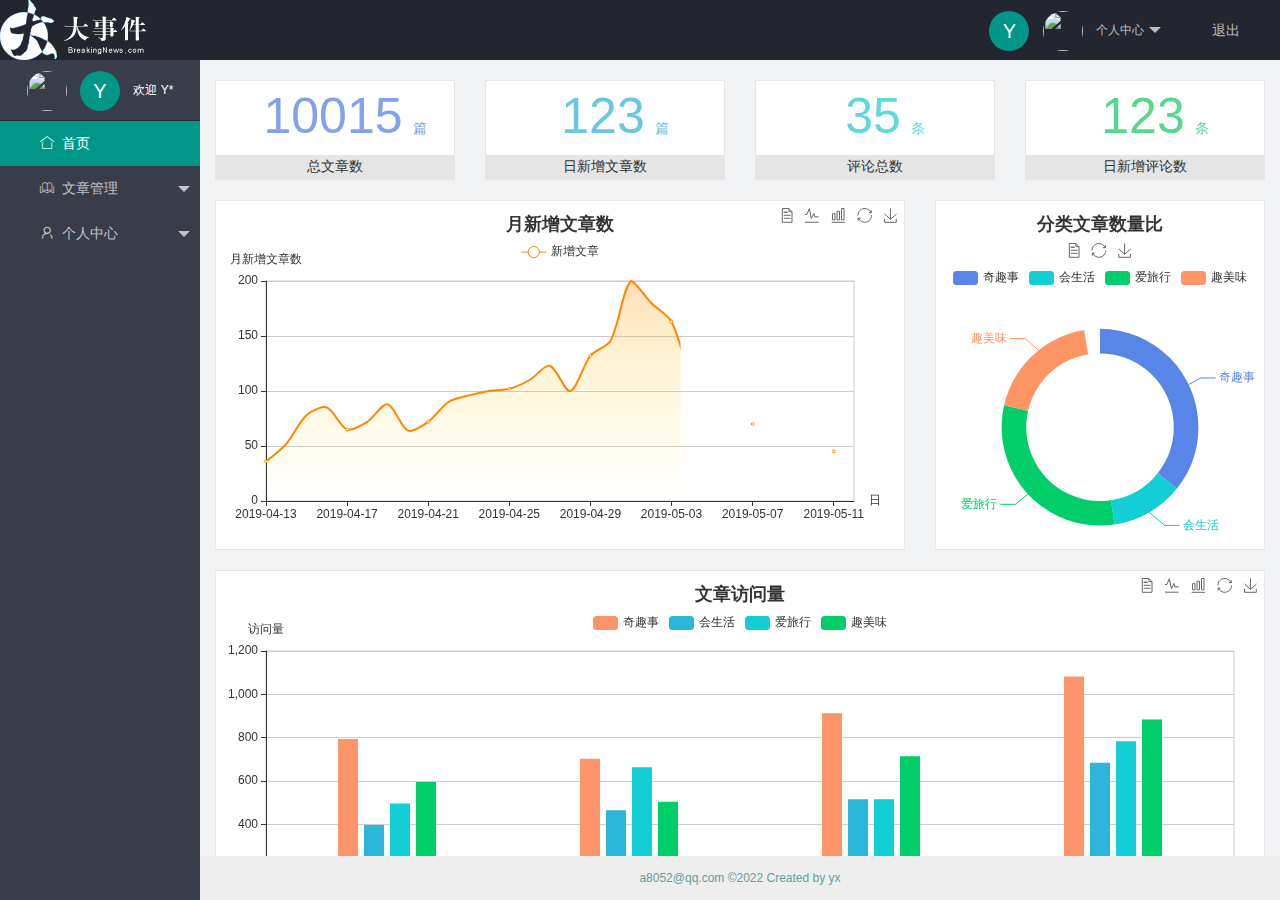
==== commit 4adf8ded: "完成了个人中心功能的开发" ====
--- a/index.html
+++ b/index.html
@@ -56,9 +56,9 @@
               <li class="layui-nav-item">
                 <a href="javascript:;"><i class="layui-icon layui-icon-username"></i>个人中心</a>
                 <dl class="layui-nav-child">
-                  <dd><a href="javascript:;"><i class="layui-icon layui-icon-app"></i>基本资料</a></dd>
-                  <dd><a href="javascript:;"><i class="layui-icon layui-icon-app"></i>更换头像</a></dd>
-                  <dd><a href=""><i class="layui-icon layui-icon-app"></i>重置密码</a></dd>
+                  <dd><a href="/user/user_info.html" target="fm"><i class="layui-icon layui-icon-app"></i>基本资料</a></dd>
+                  <dd><a href="/user/user_avator.html" target="fm"><i class="layui-icon layui-icon-app"></i>更换头像</a></dd>
+                  <dd><a href="/user/user_pwd.html" target="fm"><i class="layui-icon layui-icon-app"></i>重置密码</a></dd>
                 </dl>
               </li>
       
